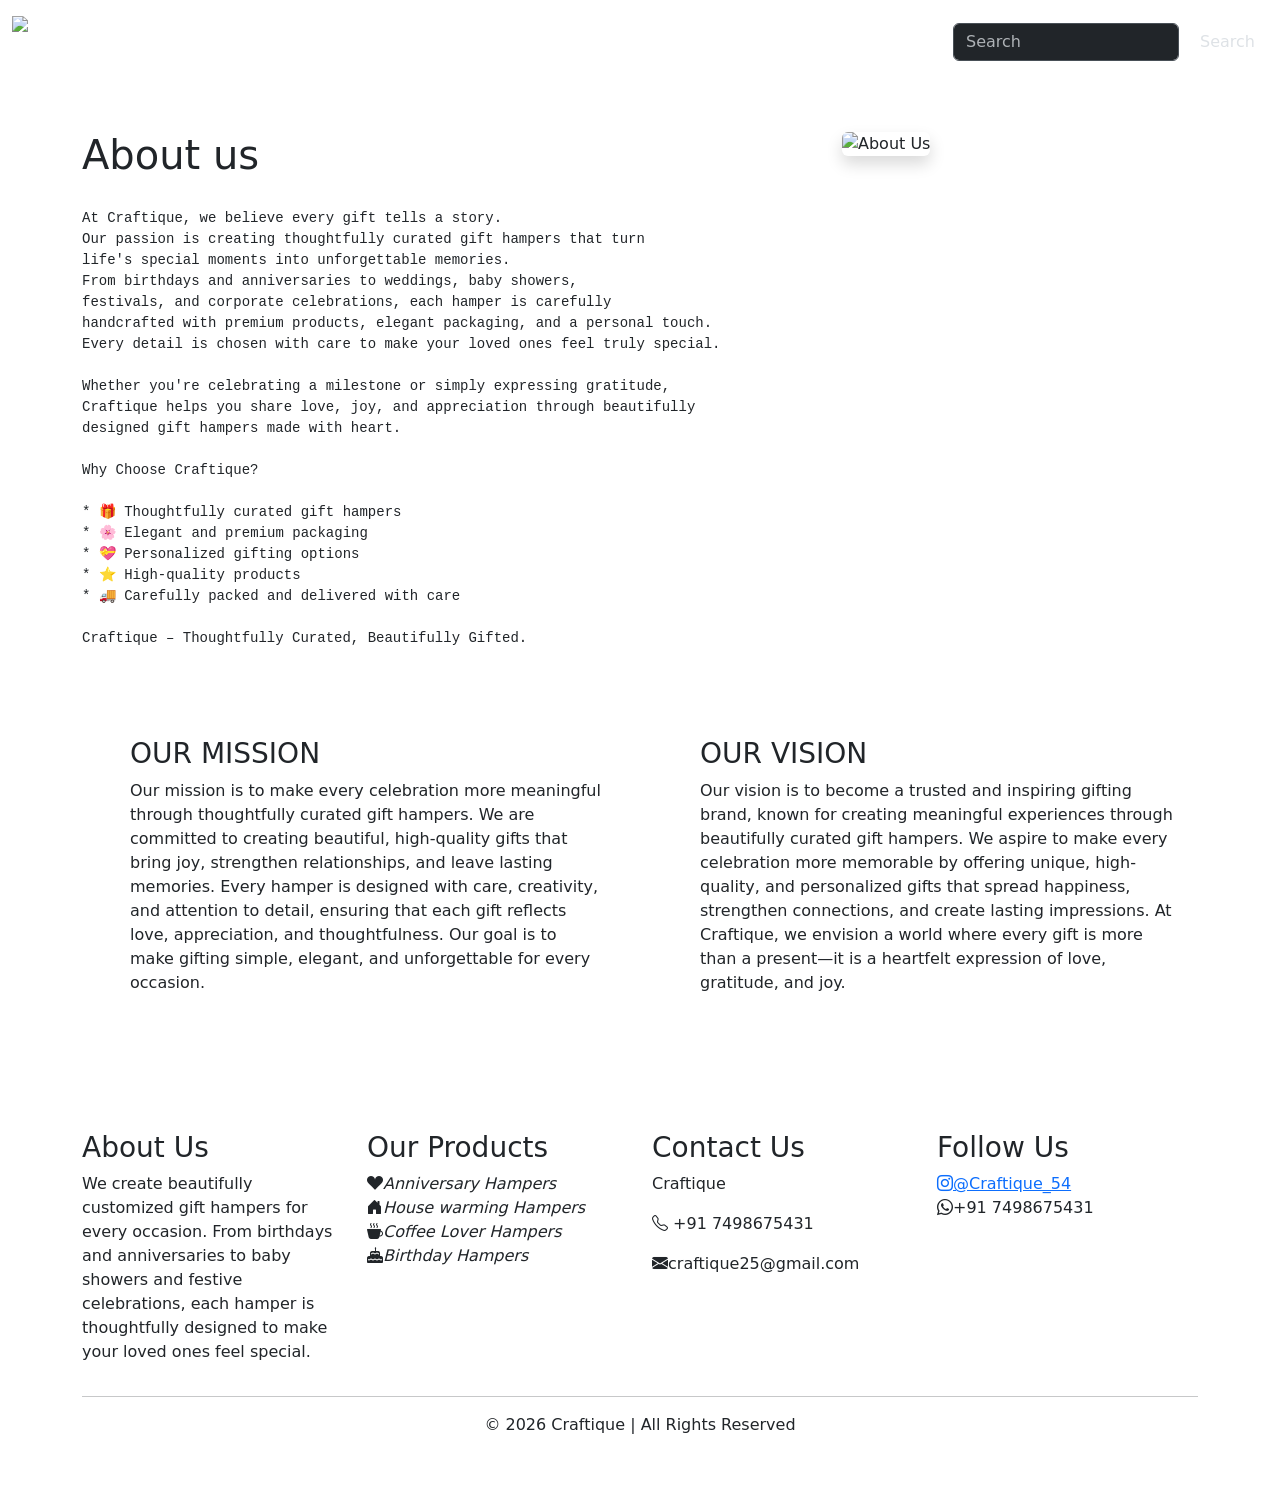
==== aboutus.html @ 2c29e890 "home and about page" ====
<!doctype html>
<html lang="en">
 <head>
    <meta charset="utf-8">
    <meta name="viewport" content="width=device-width, initial-scale=1">
    <title>About Us</title>
    <link href="https://cdn.jsdelivr.net/npm/bootstrap@5.3.8/dist/css/bootstrap.min.css" rel="stylesheet" integrity="sha384-sRIl4kxILFvY47J16cr9ZwB07vP4J8+LH7qKQnuqkuIAvNWLzeN8tE5YBujZqJLB" crossorigin="anonymous">
    <link rel="stylesheet" href="https://cdn.jsdelivr.net/npm/bootstrap-icons@1.13.1/font/bootstrap-icons.min.css">
    <link rel="stylesheet" href="css/craftique.css">
  </head>
  <body>
    <!-- header starts -->
    <header>
        <nav class="navbar navbar-expand-lg bg-purple" data-bs-theme="dark">
  <div class="container-fluid">
    <a class="navbar-brand" href="#">
        <img src="images/craftiquelogo.png" alt="Logo" width="60" height="54" class="d-inline-block align-text-top">
      </a>
    <button class="navbar-toggler" type="button" data-bs-toggle="collapse" data-bs-target="#navbarSupportedContent" aria-controls="navbarSupportedContent" aria-expanded="false" aria-label="Toggle navigation">
      <span class="navbar-toggler-icon"></span>
    </button>
    <div class="collapse navbar-collapse" id="navbarSupportedContent">
      <ul class="navbar-nav me-auto mb-2 mb-lg-0">
        <li class="nav-item">
          <a class="nav-link" href="index.html">Home</a>
        </li>
        <li class="nav-item">
          <a class="nav-link active" aria-current="page" href="aboutus.html">About Us</a>
        </li>
        <li class="nav-item">
          <a class="nav-link" href="services.html">Services</a>
        </li>
        <li class="nav-item">
          <a class="nav-link" href="products.html">Products</a>
        </li>
        <li class="nav-item dropdown">
          <a class="nav-link dropdown-toggle" href="#" role="button" data-bs-toggle="dropdown" aria-expanded="false">Gallery
          </a>
          <ul class="dropdown-menu">
            <li><a class="dropdown-item" href="#">Photos</a></li>
            <li><a class="dropdown-item" href="#">Videos</a></li>
            <li><hr class="dropdown-divider"></li>
          </ul>
        </li>
        <li class="nav-item">
          <a class="nav-link" href="contact.html">Contact Us</a>
        </li>
      </ul>
      <form class="d-flex" role="search">
        <input class="form-control me-2" type="search" placeholder="Search" aria-label="Search"/>
        <button class="btn btn-search" type="submit"> Search</button>
      </form>
    </div>
  </div>
</nav>

    </header>
    <!-- header ends -->
     <!-- main starts -->
     <main> 
          <!-- about section starts -->
           <section class="mt-5">
            <div class="container">
              <div class="row">
                <div class="col-md-8">
                  <h1>About us</h1>
                  <pre class="descrip">

At Craftique, we believe every gift tells a story.
Our passion is creating thoughtfully curated gift hampers that turn 
life's special moments into unforgettable memories.
From birthdays and anniversaries to weddings, baby showers,
festivals, and corporate celebrations, each hamper is carefully 
handcrafted with premium products, elegant packaging, and a personal touch.
Every detail is chosen with care to make your loved ones feel truly special.

Whether you're celebrating a milestone or simply expressing gratitude,
Craftique helps you share love, joy, and appreciation through beautifully
designed gift hampers made with heart.

Why Choose Craftique?

* 🎁 Thoughtfully curated gift hampers
* 🌸 Elegant and premium packaging
* 💝 Personalized gifting options
* ⭐ High-quality products
* 🚚 Carefully packed and delivered with care

Craftique – Thoughtfully Curated, Beautifully Gifted.
</pre>    
                </div>
                <div class="col-md-4 about-img">
            <img src="images/floral hamper.jpg"
                 class="img-fluid rounded shadow"
                 alt="About Us">
                  </div>
                </div>
              </div>
            </div>
           </section>
           <!-- about section ends -->
            <section class="container my-5">
    <div class="row g-4">

        <!-- Mission -->
        <div class="col-md-6">
            <div class="mission-box d-flex p-4">
                <div class="icon me-4">
                    <i class="fas fa-arrow-up"></i>
                </div>
                <div>
                    <h3>OUR MISSION</h3>
                    <p>
                       Our mission is to make every celebration more meaningful through thoughtfully curated gift hampers. We are committed to creating beautiful, high-quality gifts that bring joy, strengthen relationships, and leave lasting memories.

Every hamper is designed with care, creativity, and attention to detail, ensuring that each gift reflects love, appreciation, and thoughtfulness. Our goal is to make gifting simple, elegant, and unforgettable for every occasion.
                    </p>
                </div>
            </div>
        </div>

        <!-- Vision -->
        <div class="col-md-6">
            <div class="vision-box d-flex p-4">
                <div class="icon me-4">
                    <i class="fas fa-check"></i>
                </div>
                <div>
                    <h3>OUR VISION</h3>
                    <p>
                         
Our vision is to become a trusted and inspiring gifting brand, known for creating meaningful experiences through beautifully curated gift hampers. We aspire to make every celebration more memorable by offering unique, high-quality, and personalized gifts that spread happiness, strengthen connections, and create lasting impressions.

At Craftique, we envision a world where every gift is more than a present—it is a heartfelt expression of love, gratitude, and joy.

                    </p>
                </div>
            </div>
        </div>

    </div>
</section>
        </main>
        <!-- footer start -->
 <footer class="footer-theme mt-5">
    <div class="container py-5">
        <div class="row g-4">
<!-- About -->
        <div class="col-md-3">
            <h3>About Us</h3>
            <p>
        We create beautifully customized gift hampers for every occasion. From birthdays and anniversaries to baby showers and festive celebrations, each hamper is thoughtfully designed to make your loved ones feel special.
           </p>
        </div>

<!-- Product Overview -->


<div class="col-md-3">
    <h3>
    Our Products
    </h3>
        <ul class="list-unstyled">
            <li><i class="bi bi-suit-heart-fill">Anniversary Hampers</i></li>
            <li><i class="bi bi-house-door-fill">House warming Hampers</i></li>
            <li><i class="bi bi-cup-hot-fill">Coffee Lover Hampers</i></li>
            <li><i class="bi bi-cake-fill">Birthday Hampers</i></li>
            
        </ul>
</div>

<!-- Contact -->

<div class="col-md-3">
    <h3>
      
    Contact Us
    </h3>
        <p>
    Craftique
        </p>
    <p>
<i class="bi bi-telephone"></i> +91 7498675431
    </p>
    <p>
 <i class="bi bi-envelope-fill"></i>craftique25@gmail.com
    </p>
</div>

<!-- Online Links -->

<div class="col-md-3">
    <h3>
Follow Us
    </h3>
    <a href="https://www.instagram.com/craftique_54/?hl=en" m-1">
      <i class="bi bi-instagram ig_social"></i>@Craftique_54
    </a>
    <br>
<i class="bi bi-whatsapp wp_social"></i>+91 7498675431
</div>
</div>
<hr>
<div class="text-center">
    <p>
© 2026 Craftique | All Rights Reserved
    </p>
</div>
</div>
</footer>
            <!-- footer end -->  

    <script src="https://cdn.jsdelivr.net/npm/bootstrap@5.3.8/dist/js/bootstrap.bundle.min.js" integrity="sha384-FKyoEForCGlyvwx9Hj09JcYn3nv7wiPVlz7YYwJrWVcXK/BmnVDxM+D2scQbITxI" crossorigin="anonymous"></script>
  </body>
</html>
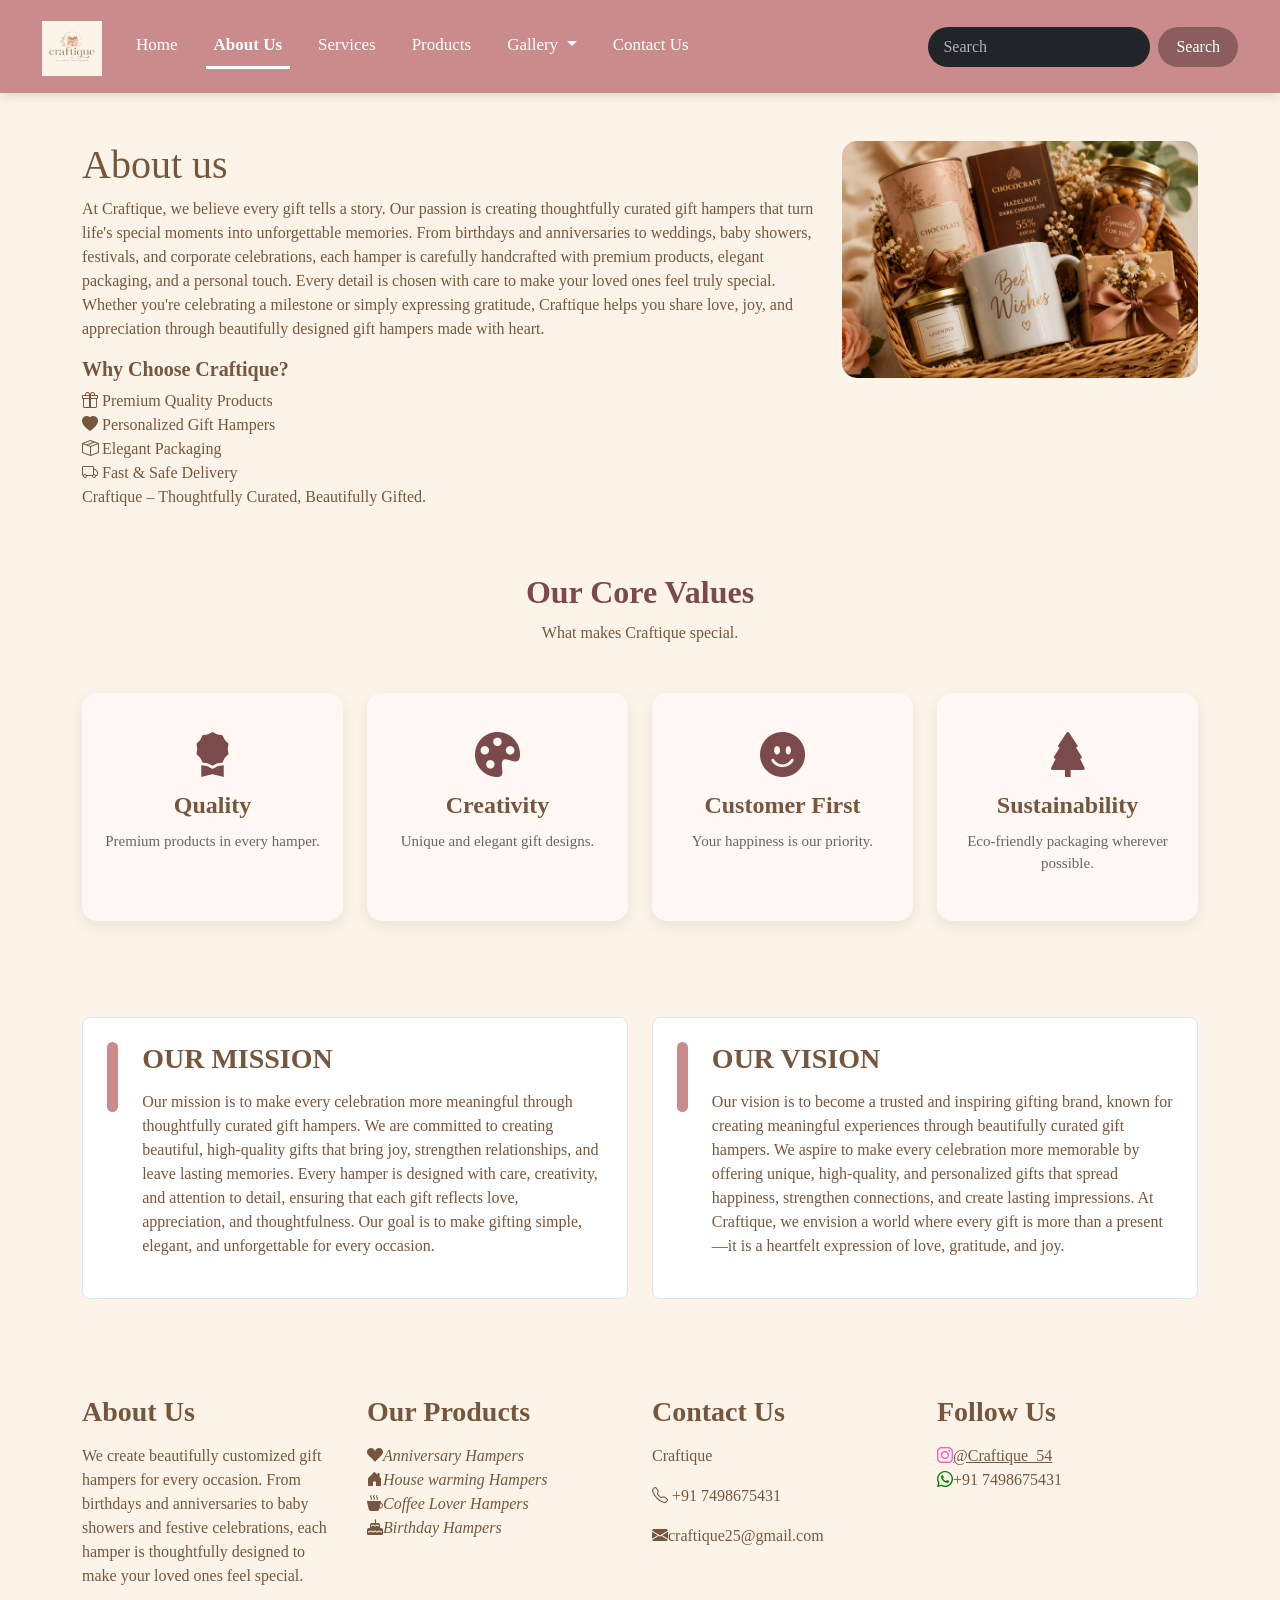
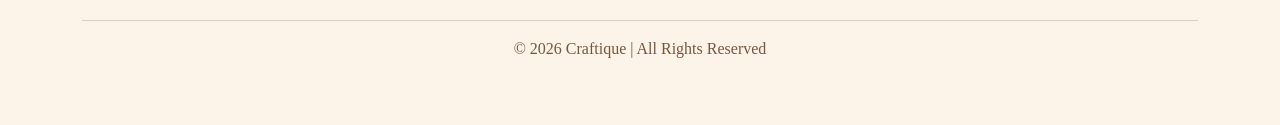
==== commit ecacd1c2: "designed service page and did some changes in index and about us page" ====
--- a/aboutus.html
+++ b/aboutus.html
@@ -13,7 +13,7 @@
     <header>
         <nav class="navbar navbar-expand-lg bg-purple" data-bs-theme="dark">
   <div class="container-fluid">
-    <a class="navbar-brand" href="#">
+    <a class="navbar-brand" href="https://www.instagram.com/craftique_54/?hl=en">
         <img src="images/craftiquelogo.png" alt="Logo" width="60" height="54" class="d-inline-block align-text-top">
       </a>
     <button class="navbar-toggler" type="button" data-bs-toggle="collapse" data-bs-target="#navbarSupportedContent" aria-controls="navbarSupportedContent" aria-expanded="false" aria-label="Toggle navigation">
@@ -64,7 +64,7 @@
               <div class="row">
                 <div class="col-md-8">
                   <h1>About us</h1>
-                  <pre class="descrip">
+                  <p>
 
 At Craftique, we believe every gift tells a story.
 Our passion is creating thoughtfully curated gift hampers that turn 
@@ -78,20 +78,37 @@
 Craftique helps you share love, joy, and appreciation through beautifully
 designed gift hampers made with heart.
 
-Why Choose Craftique?
-
-* 🎁 Thoughtfully curated gift hampers
-* 🌸 Elegant and premium packaging
-* 💝 Personalized gifting options
-* ⭐ High-quality products
-* 🚚 Carefully packed and delivered with care
+<h5><b>Why Choose Craftique?</b></h5>
+
+  <div class="feature-box">
+        <i class="bi bi-gift"></i>
+        <span>Premium Quality Products</span>
+    </div>
+
+    <div class="feature-box">
+        <i class="bi bi-heart-fill"></i>
+        <span>Personalized Gift Hampers</span>
+    </div>
+
+    <div class="feature-box">
+        <i class="bi bi-box-seam"></i>
+        <span>Elegant Packaging</span>
+    </div>
+
+    <div class="feature-box">
+        <i class="bi bi-truck"></i>
+        <span>Fast & Safe Delivery</span>
+    </div>
+
+
+
 
 Craftique – Thoughtfully Curated, Beautifully Gifted.
-</pre>    
+</p>    
                 </div>
                 <div class="col-md-4 about-img">
-            <img src="images/floral hamper.jpg"
-                 class="img-fluid rounded shadow"
+            <img src="images/aboutus.png"
+                 class="img-fluid about-img"
                  alt="About Us">
                   </div>
                 </div>
@@ -99,6 +116,61 @@
             </div>
            </section>
            <!-- about section ends -->
+            <!-- Core Values Section -->
+<section class="py-5">
+    <div class="container">
+
+        <div class="text-center mb-5">
+            <h2 class="section-title">Our Core Values</h2>
+            <p>What makes Craftique special.</p>
+        </div>
+
+        <div class="row g-4">
+
+            <!-- Quality -->
+            <div class="col-md-3">
+                <div class="value-card">
+                    <i class="bi bi-award-fill"></i>
+                    <h4>Quality</h4>
+                    <p>Premium products in every hamper.</p>
+                </div>
+            </div>
+
+            <!-- Creativity -->
+            <div class="col-md-3">
+                <div class="value-card">
+                    <i class="bi bi-palette-fill"></i>
+                    <h4>Creativity</h4>
+                    <p>Unique and elegant gift designs.</p>
+                </div>
+            </div>
+
+            <!-- Customer First -->
+            <div class="col-md-3">
+                <div class="value-card">
+                    <i class="bi bi-emoji-smile-fill"></i>
+                    <h4>Customer First</h4>
+                    <p>Your happiness is our priority.</p>
+                </div>
+            </div>
+
+            <!-- Sustainability -->
+            <div class="col-md-3">
+                <div class="value-card">
+                    <i class="bi bi-tree-fill"></i>
+                    <h4>Sustainability</h4>
+                    <p>Eco-friendly packaging wherever possible.</p>
+                </div>
+            </div>
+
+        </div>
+
+    </div>
+</section>
+<!-- core vALUE ends -->
+
+
+
             <section class="container my-5">
     <div class="row g-4">
 
--- a/css/craftique.css
+++ b/css/craftique.css
@@ -0,0 +1,265 @@
+body{
+    background-color: #fdf4e9;
+    color:#76573d;
+    font-family: 'Times New Roman', Times, serif;
+}
+header{
+    color: #76573d;
+    
+}
+       /* Navbar */
+.navbar {
+    background-color: #c98b8b; /* Dusty Pink */
+    padding: 12px 30px;
+    box-shadow: 0 2px 10px rgba(0,0,0,0.15);
+    
+    
+}
+
+/* Logo */
+.navbar-brand img {
+    height: 55px;
+}
+
+/* Navbar Links */
+.navbar-nav .nav-link {
+    color: #fff !important;
+    font-size: 17px;
+    font-weight: 500;
+    margin: 0 10px;
+    transition: 0.3s ease;
+}
+
+/* Hover Effect */
+.navbar-nav .nav-link:hover {
+    color: #ffe8d6 !important;
+    border-bottom: 2px solid #fff;
+}
+
+/* Active Link */
+.navbar-nav .nav-link.active {
+    color: #fff !important;
+    font-weight: bold;
+    border-bottom: 3px solid #fff;
+}
+
+/* Search Box */
+.form-control {
+    border-radius: 25px;
+    border: none;
+    padding: 8px 15px;
+}
+
+/* Search Button */
+.btn-search {
+    background-color: #8b5e5e;
+    color: white;
+    border-radius: 25px;
+    border: none;
+    padding: 8px 18px;
+    transition: 0.3s;
+}
+
+.btn-search:hover {
+    background-color: #6d4545;
+    color: white;
+}
+.products{
+    background-color: #c98b8b;
+}
+.ig_social{
+    color: #fa5fcc;
+}
+.wp_social{
+    color:green;
+}
+a{
+    color:#76573d
+}
+.btn-page_visit{
+        background-color: #8b5e5e;
+    color: white;
+}
+.about-img{
+    border-radius: 15px;
+    transition: 0.4s;
+}
+.about-img:hover{
+    transform:scale(1.03);
+    box-shadow: 0 10px 25px rgba(0,0,0,0.2);
+}
+.mission-box,
+.vision-box{
+    border:1px solid #d9e4f5;
+    padding:30px;
+    border-radius:8px;
+    background:#fff;
+    transition:0.3s;
+    min-height:220px;
+}
+
+.mission-box:hover,
+.vision-box:hover{
+    box-shadow:0 8px 20px rgba(0,0,0,0.1);
+    transform:translateY(-5px);
+    background:#7B4A4A;
+    color:#fff;
+}
+
+.icon{
+    width:70px;
+    height:70px;
+    background: #c98b8b;
+    color:#311313;
+    border-radius:10px;
+    display:flex;
+    justify-content:center;
+    align-items:center;
+    font-size:32px;
+}
+
+h3{
+    font-size:28px;
+    font-weight:600;
+    margin-bottom:15px;
+}
+.logo:hover{
+transform:translateY(-5px);
+}
+
+.card{
+    color:#030303;
+    line-height:1.8;
+}
+pre{
+    font-family: 'Times New Roman', Times, serif;
+}
+.card:hover{
+   box-shadow:0 8px 20px rgba(0,0,0,0.1);
+    transform:translateY(-5px);
+    background-color:#8b5e5e;
+    color:white;
+    
+}
+.accordion-item{
+     background-color:#e6c6c6;
+}
+.services{
+    background:#FFF8F5;
+}
+
+.service-title{
+    color:#7B4A4A;
+    font-size:40px;
+    font-weight:bold;
+}
+
+.service-card{
+    background:#fff;
+    padding:35px 25px;
+    text-align:center;
+    border-radius:15px;
+    box-shadow:0 5px 15px rgba(0,0,0,0.08);
+    transition:0.4s;
+    height:100%;
+}
+
+.service-card:hover{
+    transform:translateY(-10px);
+    box-shadow:0 10px 25px rgba(0,0,0,0.18);
+    background-color: #c98b8b;
+    color: white;
+}
+
+.service-icon{
+    font-size:60px;
+    color:#7B4A4A;
+    margin-bottom:20px;
+}
+
+.service-card h4{
+    font-weight:600;
+    margin-bottom:15px;
+}
+
+.service-card p{
+    color:#666;
+    margin-bottom:20px;
+}
+
+.btn-service{
+    background:#7B4A4A;
+    color:white;
+    border-radius:30px;
+    padding:10px 25px;
+}
+
+.btn-service:hover{
+    background:#5D3636;
+    color:white;
+}
+.read-btn{
+    background:#7B4A4A;
+    color:white;
+    border-radius:30px;
+    padding:10px 25px;
+}
+
+.read-btn:hover{
+    background:#5D3636;
+    color:white;
+}
+.service-btn{
+    background:#7B4A4A;
+    color:white;
+    border-radius:30px;
+    padding:10px 25px;
+}
+
+.service-btn:hover{
+    background:#5D3636;
+    color:white;
+}
+.section-title{
+    color:#7B4A4A;
+    font-weight:bold;
+    margin-bottom:10px;
+}
+
+.value-card{
+    background:#FFF8F5;
+    border-radius:15px;
+    padding:30px 20px;
+    text-align:center;
+    height:100%;
+    transition:0.4s;
+    box-shadow:0 5px 15px rgba(0,0,0,0.08);
+}
+
+.value-card i{
+    font-size:45px;
+    color:#7B4A4A;
+    margin-bottom:15px;
+}
+
+.value-card h4{
+    font-weight:600;
+    margin-bottom:10px;
+}
+
+.value-card p{
+    color:#666;
+    font-size:15px;
+}
+
+.value-card:hover{
+    transform:translateY(-10px);
+    background:#7B4A4A;
+    color:#fff;
+}
+
+.value-card:hover i,
+.value-card:hover p,
+.value-card:hover h4{
+    color:#fff;
+}
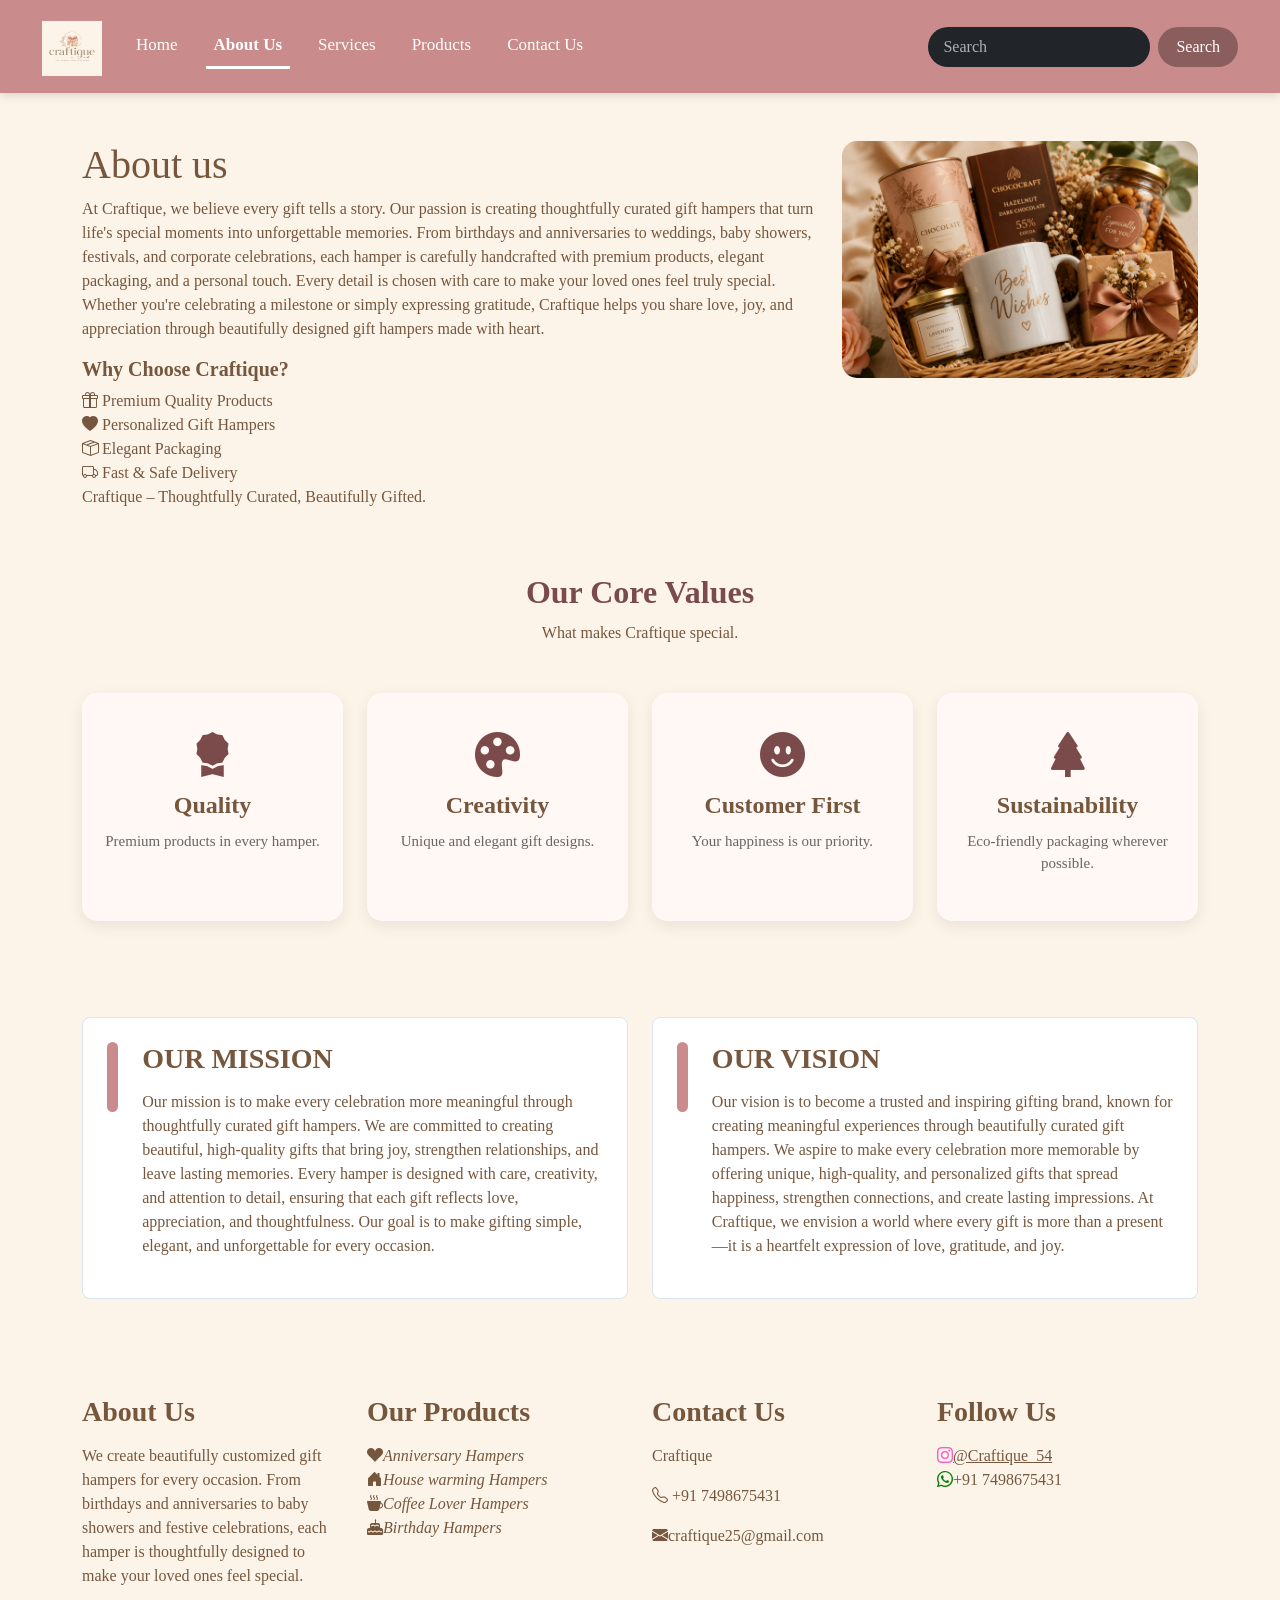
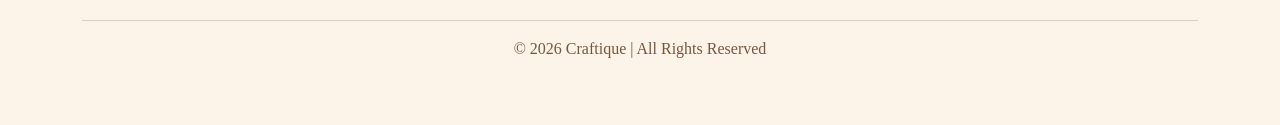
==== commit 3c0ad105: "craftique gift shop" ====
--- a/aboutus.html
+++ b/aboutus.html
@@ -10,10 +10,10 @@
   </head>
   <body>
     <!-- header starts -->
-    <header>
+     <header>
         <nav class="navbar navbar-expand-lg bg-purple" data-bs-theme="dark">
   <div class="container-fluid">
-    <a class="navbar-brand" href="https://www.instagram.com/craftique_54/?hl=en">
+    <a class="navbar-brand logo" href="https://www.instagram.com/craftique_54/?hl=en">
         <img src="images/craftiquelogo.png" alt="Logo" width="60" height="54" class="d-inline-block align-text-top">
       </a>
     <button class="navbar-toggler" type="button" data-bs-toggle="collapse" data-bs-target="#navbarSupportedContent" aria-controls="navbarSupportedContent" aria-expanded="false" aria-label="Toggle navigation">
@@ -33,15 +33,7 @@
         <li class="nav-item">
           <a class="nav-link" href="products.html">Products</a>
         </li>
-        <li class="nav-item dropdown">
-          <a class="nav-link dropdown-toggle" href="#" role="button" data-bs-toggle="dropdown" aria-expanded="false">Gallery
-          </a>
-          <ul class="dropdown-menu">
-            <li><a class="dropdown-item" href="#">Photos</a></li>
-            <li><a class="dropdown-item" href="#">Videos</a></li>
-            <li><hr class="dropdown-divider"></li>
-          </ul>
-        </li>
+        
         <li class="nav-item">
           <a class="nav-link" href="contact.html">Contact Us</a>
         </li>
--- a/css/craftique.css
+++ b/css/craftique.css
@@ -126,10 +126,79 @@
 .logo:hover{
 transform:translateY(-5px);
 }
-
+/* Banner */
+.banner{
+    background:#7B4A4A;
+    color:#fff;
+    text-align:center;
+    padding:70px 20px;
+}
+
+.banner h1{
+    font-size:45px;
+    font-weight:bold;
+}
+
+.banner p{
+    font-size:18px;
+}
+
+/* Cards */
+.product-card{
+    background:#fff;
+    border-radius:15px;
+    overflow:hidden;
+    box-shadow:0 5px 15px rgba(0,0,0,.1);
+    transition:.3s;
+    height:100%;
+}
+
+.product-card:hover{
+    transform:translateY(-8px);
+}
+
+.product-card img{
+    width:100%;
+    height:250px;
+    object-fit:cover;
+}
+
+.product-info{
+    padding:20px;
+}
+
+.price{
+    color:#7B4A4A;
+    font-size:22px;
+    font-weight:bold;
+}
+.card-img{
+    height:250px;
+    object-fit:cover;
+    border-radius:10px 10px 0 0;
+}
+.btn-buy{
+    background:#7B4A4A;
+    color:#fff;
+    border-radius:30px;
+}
+
+.btn-buy:hover{
+    background:#5d3636;
+    color:#fff;
+}
+
+/* CTA */
+.cta{
+    background:#7B4A4A;
+    color:#fff;
+    text-align:center;
+    padding:20px 20px;
+}
 .card{
     color:#030303;
     line-height:1.8;
+    margin-bottom: 30px;
 }
 pre{
     font-family: 'Times New Roman', Times, serif;
@@ -140,6 +209,10 @@
     background-color:#8b5e5e;
     color:white;
     
+}
+.accordion-button{
+     background-color:#9c7272;
+     color: white;
 }
 .accordion-item{
      background-color:#e6c6c6;
@@ -220,6 +293,12 @@
     background:#5D3636;
     color:white;
 }
+.dropdown-menu{
+    background-color:#5D3636;
+}
+.dropdown-item:hover{
+    background-color:#885d5d;
+}
 .section-title{
     color:#7B4A4A;
     font-weight:bold;
